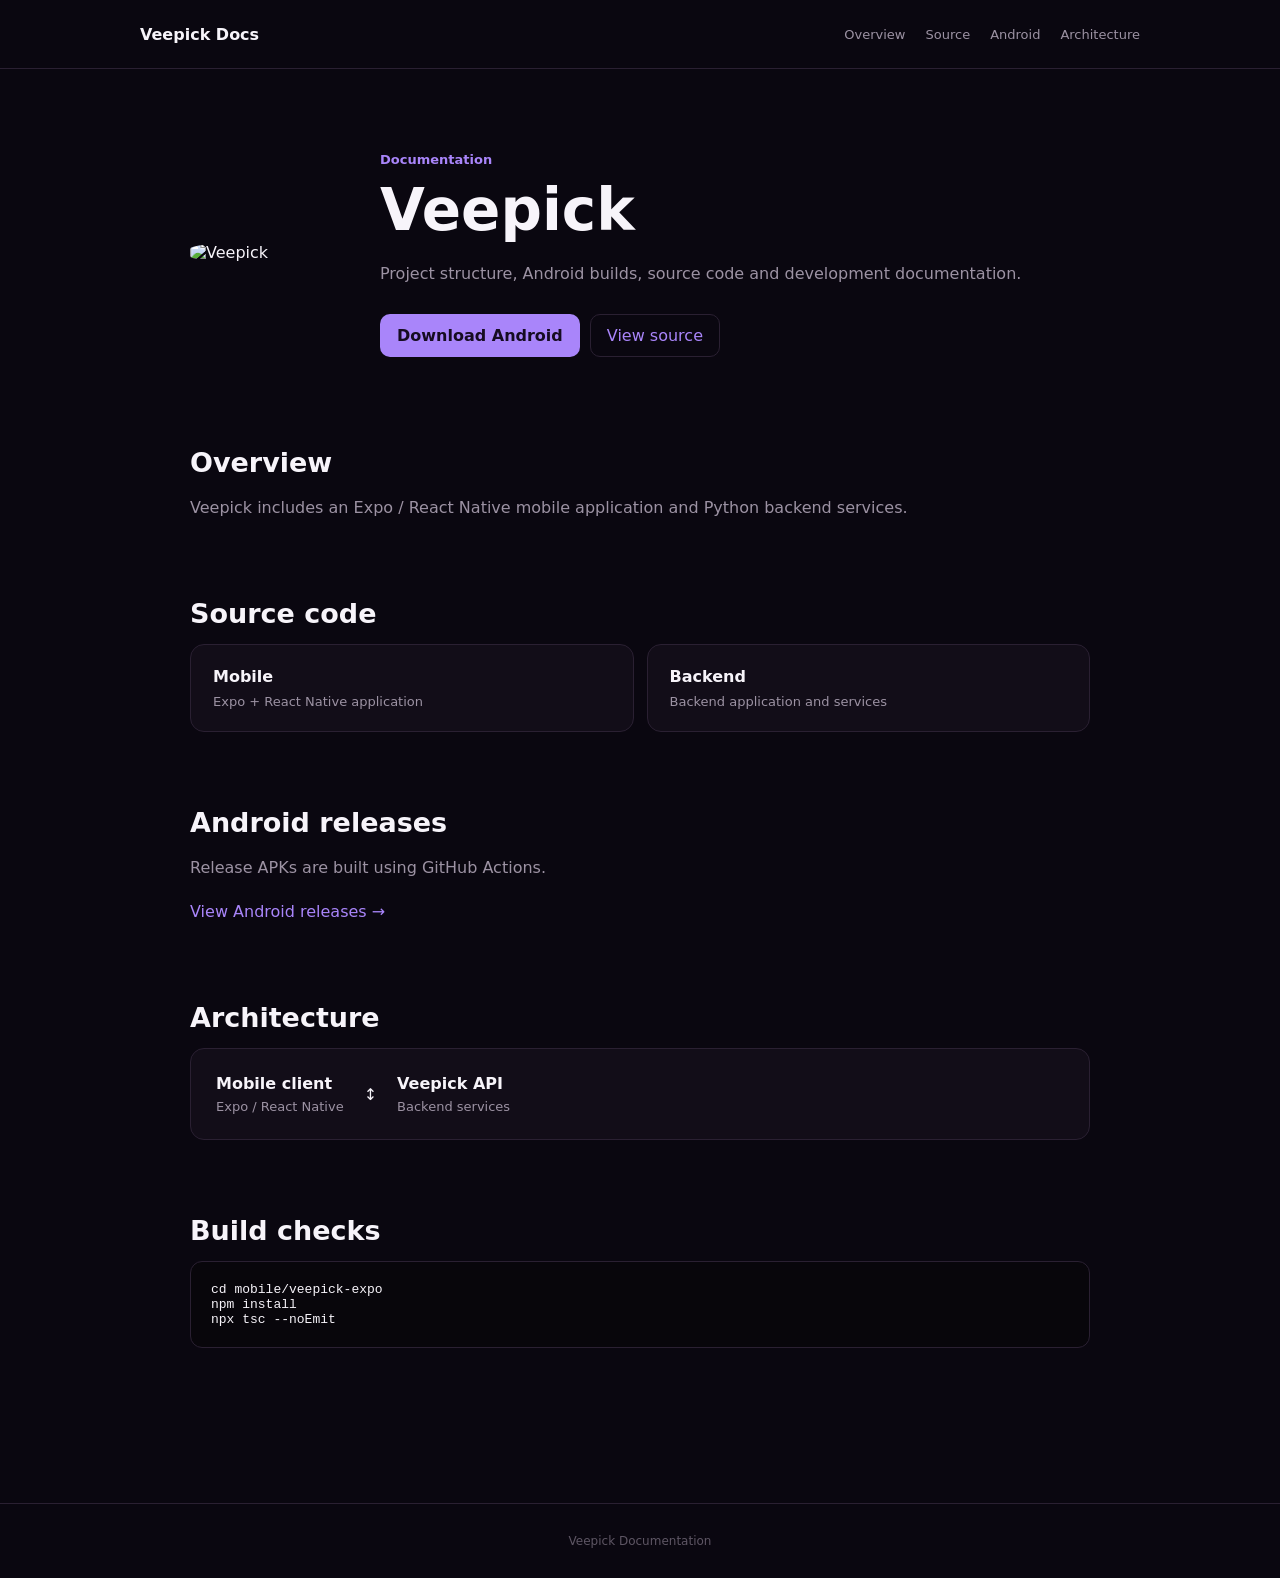
==== index.html @ 1c91630f "docs: publish Veepick public documentation" ====
<!doctype html>
<html lang="en"><head><meta charset="utf-8"><meta name="viewport" content="width=device-width,initial-scale=1"><title>Veepick Documentation</title><meta name="description" content="Veepick project documentation."><link rel="stylesheet" href="./styles.css"></head>
<body>
<header><div class="nav"><strong>Veepick Docs</strong><nav><a href="#overview">Overview</a><a href="#source">Source</a><a href="#android">Android</a><a href="#architecture">Architecture</a></nav></div></header>
<main>
<section class="hero"><img src="https://veepick.com/download/assets/veepick-icon.png" alt="Veepick"><div><span class="eyebrow">Documentation</span><h1>Veepick</h1><p>Project structure, Android builds, source code and development documentation.</p><div class="actions"><a class="primary" href="https://veepick.com/download/">Download Android</a><a href="https://github.com/raoofhassan0-web/Veepick">View source</a></div></div></section>
<section id="overview"><h2>Overview</h2><p>Veepick includes an Expo / React Native mobile application and Python backend services.</p></section>
<section id="source"><h2>Source code</h2><div class="grid"><a class="card" href="https://github.com/raoofhassan0-web/Veepick/tree/main/mobile/veepick-expo"><strong>Mobile</strong><span>Expo + React Native application</span></a><a class="card" href="https://github.com/raoofhassan0-web/Veepick/tree/main/backend"><strong>Backend</strong><span>Backend application and services</span></a></div></section>
<section id="android"><h2>Android releases</h2><p>Release APKs are built using GitHub Actions.</p><p><a href="https://veepick.com/download/">View Android releases →</a></p></section>
<section id="architecture"><h2>Architecture</h2><div class="architecture"><div><strong>Mobile client</strong><span>Expo / React Native</span></div><div class="arrow">↕</div><div><strong>Veepick API</strong><span>Backend services</span></div></div></section>
<section><h2>Build checks</h2><pre><code>cd mobile/veepick-expo
npm install
npx tsc --noEmit</code></pre></section>
</main><footer>Veepick Documentation</footer></body></html>
---- styles.css ----
*{box-sizing:border-box}:root{color-scheme:dark;--bg:#0a0710;--surface:#120d18;--line:#2a2032;--text:#f7f4fa;--muted:#9c92a3;--accent:#a985fa}body{margin:0;font-family:system-ui,-apple-system,BlinkMacSystemFont,"Segoe UI",Arial,sans-serif;background:var(--bg);color:var(--text)}header{border-bottom:1px solid var(--line)}.nav{width:min(calc(100% - 40px),1000px);min-height:68px;margin:auto;display:flex;align-items:center;justify-content:space-between;gap:20px}nav{display:flex;gap:20px}a{color:var(--accent);text-decoration:none}nav a{color:var(--muted);font-size:13px}main{width:min(calc(100% - 40px),900px);margin:auto;padding:80px 0}.hero{display:grid;grid-template-columns:150px 1fr;align-items:center;gap:40px;margin-bottom:90px}.hero img{width:150px;border-radius:31%}.eyebrow{color:var(--accent);font-size:13px;font-weight:800}h1{margin:8px 0 14px;font-size:58px}h2{margin:0 0 15px;font-size:27px}p{color:var(--muted);line-height:1.8}.actions{display:flex;gap:10px;margin-top:25px}.actions a{padding:11px 16px;border:1px solid var(--line);border-radius:10px}.actions .primary{color:#160c21;background:var(--accent);border-color:transparent;font-weight:800}section{margin:0 0 75px}.grid{display:grid;grid-template-columns:repeat(2,1fr);gap:13px}.card{padding:22px;display:flex;flex-direction:column;gap:8px;border:1px solid var(--line);border-radius:14px;background:var(--surface)}.card strong{color:var(--text)}.card span{color:var(--muted);font-size:13px}.architecture{display:flex;align-items:center;gap:20px;padding:25px;border:1px solid var(--line);border-radius:14px;background:var(--surface)}.architecture div:not(.arrow){display:flex;flex-direction:column;gap:6px}.architecture span{color:var(--muted);font-size:13px}pre{padding:20px;overflow-x:auto;border:1px solid var(--line);border-radius:12px;background:#08060b}footer{padding:30px;text-align:center;border-top:1px solid var(--line);color:#5e5664;font-size:12px}@media(max-width:650px){.nav{align-items:flex-start;flex-direction:column;padding:18px 0}nav{flex-wrap:wrap}main{padding-top:55px}.hero{display:block;text-align:center}.hero img{width:110px}h1{font-size:43px}.actions{justify-content:center}.grid{grid-template-columns:1fr}}
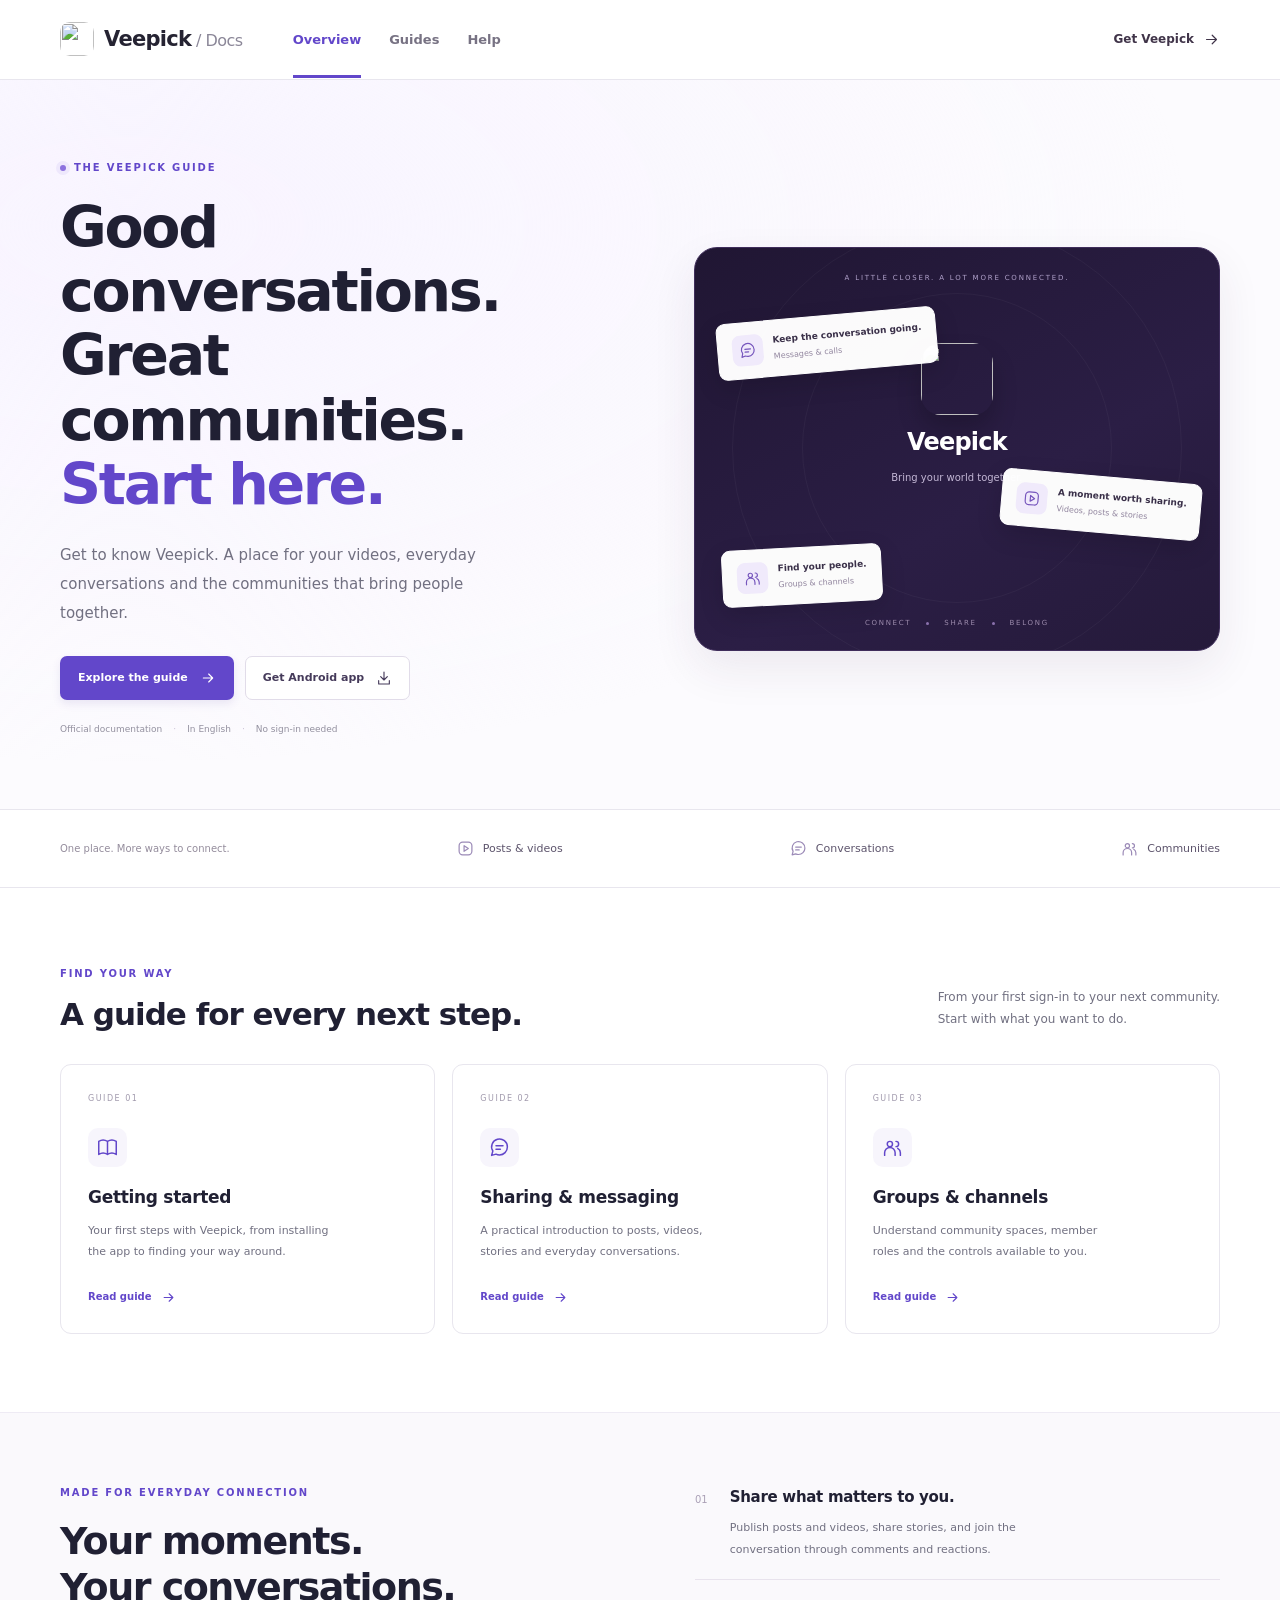
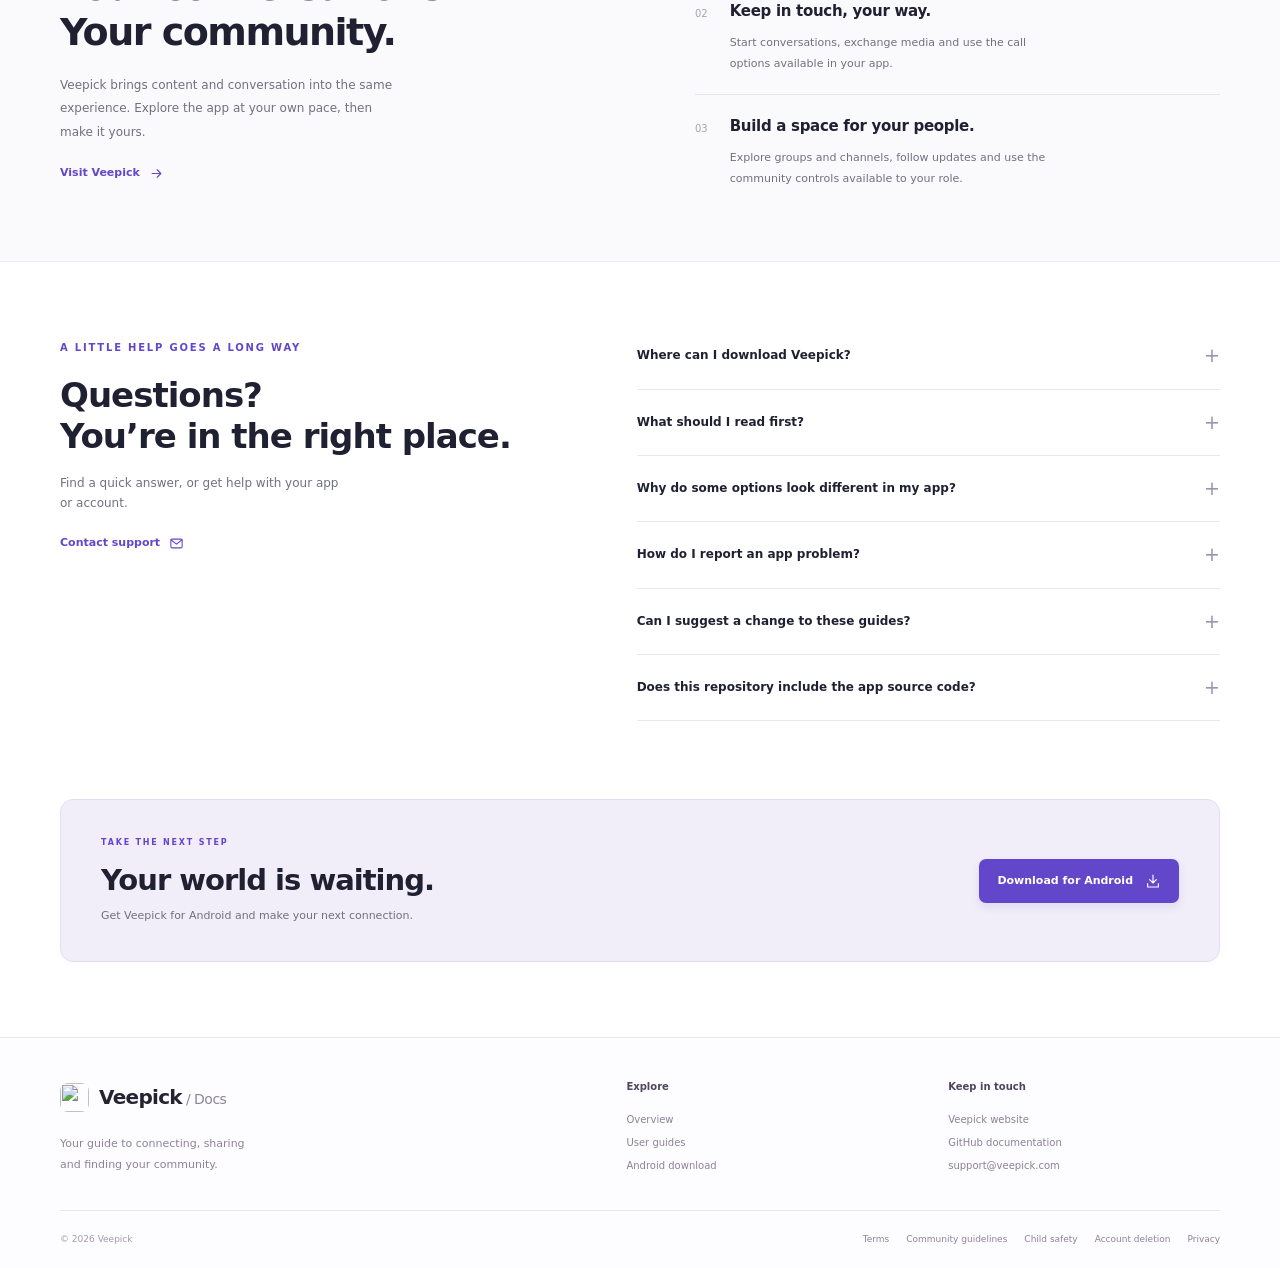
==== commit 43155260: "docs: redesign public guides and documentation website" ====
--- a/index.html
+++ b/index.html
@@ -1,14 +1,7 @@
 <!doctype html>
-<html lang="en"><head><meta charset="utf-8"><meta name="viewport" content="width=device-width,initial-scale=1"><title>Veepick Documentation</title><meta name="description" content="Veepick project documentation."><link rel="stylesheet" href="./styles.css"></head>
-<body>
-<header><div class="nav"><strong>Veepick Docs</strong><nav><a href="#overview">Overview</a><a href="#source">Source</a><a href="#android">Android</a><a href="#architecture">Architecture</a></nav></div></header>
-<main>
-<section class="hero"><img src="https://veepick.com/download/assets/veepick-icon.png" alt="Veepick"><div><span class="eyebrow">Documentation</span><h1>Veepick</h1><p>Project structure, Android builds, source code and development documentation.</p><div class="actions"><a class="primary" href="https://veepick.com/download/">Download Android</a><a href="https://github.com/raoofhassan0-web/Veepick">View source</a></div></div></section>
-<section id="overview"><h2>Overview</h2><p>Veepick includes an Expo / React Native mobile application and Python backend services.</p></section>
-<section id="source"><h2>Source code</h2><div class="grid"><a class="card" href="https://github.com/raoofhassan0-web/Veepick/tree/main/mobile/veepick-expo"><strong>Mobile</strong><span>Expo + React Native application</span></a><a class="card" href="https://github.com/raoofhassan0-web/Veepick/tree/main/backend"><strong>Backend</strong><span>Backend application and services</span></a></div></section>
-<section id="android"><h2>Android releases</h2><p>Release APKs are built using GitHub Actions.</p><p><a href="https://veepick.com/download/">View Android releases →</a></p></section>
-<section id="architecture"><h2>Architecture</h2><div class="architecture"><div><strong>Mobile client</strong><span>Expo / React Native</span></div><div class="arrow">↕</div><div><strong>Veepick API</strong><span>Backend services</span></div></div></section>
-<section><h2>Build checks</h2><pre><code>cd mobile/veepick-expo
-npm install
-npx tsc --noEmit</code></pre></section>
-</main><footer>Veepick Documentation</footer></body></html>
+<html lang="en"><head><meta charset="utf-8"><meta name="viewport" content="width=device-width,initial-scale=1"><meta name="color-scheme" content="light"><meta name="theme-color" content="#ffffff"><title>Documentation | Veepick</title><meta name="description" content="The official public guide to Veepick. Get started on Android, explore sharing and messaging, and learn about groups and channels."><meta property="og:title" content="Documentation | Veepick"><meta property="og:description" content="The official public guide to Veepick. Get started on Android, explore sharing and messaging, and learn about groups and channels."><meta property="og:type" content="website"><meta property="og:url" content="https://raoofhassan0-web.github.io/Veepick-docs/"><meta property="og:image" content="https://veepick.com/download/assets/veepick-icon.png"><link rel="canonical" href="https://raoofhassan0-web.github.io/Veepick-docs/"><link rel="icon" href="https://veepick.com/download/assets/veepick-icon.png"><link rel="stylesheet" href="styles.css"></head><body id="top"><a class="skip" href="#main">Skip to content</a><header class="site-header"><div class="container header-inner"><a class="brand" href="index.html"><img src="https://veepick.com/download/assets/veepick-icon.png" alt="" width="34" height="34"><span>Veepick<span class="brand-note"> / Docs</span></span></a><nav aria-label="Main navigation"><a href="index.html" aria-current="page">Overview</a><a href="index.html#guides">Guides</a><a href="index.html#help">Help</a></nav><a class="header-download" href="https://veepick.com/download/">Get Veepick <svg viewBox="0 0 24 24" fill="none" stroke="currentColor" stroke-width="1.7" stroke-linecap="round" stroke-linejoin="round" aria-hidden="true"><path d="M5 12h14m-6-6 6 6-6 6"/></svg></a></div></header><main id="main"><section class="hero"><div class="container hero-grid"><div class="hero-copy"><div class="eyebrow"><span class="status-dot"></span> THE VEEPICK GUIDE</div><h1>Good conversations.<br>Great communities.<br><span>Start here.</span></h1><p>Get to know Veepick. A place for your videos, everyday conversations and the communities that bring people together.</p><div class="hero-actions"><a class="button primary" href="guides/getting-started.html">Explore the guide <svg viewBox="0 0 24 24" fill="none" stroke="currentColor" stroke-width="1.7" stroke-linecap="round" stroke-linejoin="round" aria-hidden="true"><path d="M5 12h14m-6-6 6 6-6 6"/></svg></a><a class="button secondary" href="https://veepick.com/download/">Get Android app <svg viewBox="0 0 24 24" fill="none" stroke="currentColor" stroke-width="1.7" stroke-linecap="round" stroke-linejoin="round" aria-hidden="true"><path d="M12 3v12m-5-5 5 5 5-5M4 16v5h16v-5"/></svg></a></div><div class="hero-note">Official documentation <span>·</span> In English <span>·</span> No sign-in needed</div></div><div class="hero-visual" aria-hidden="true"><div class="orbit orbit-one"></div><div class="orbit orbit-two"></div><div class="visual-label">A LITTLE CLOSER. A LOT MORE CONNECTED.</div><div class="visual-core"><img src="https://veepick.com/download/assets/veepick-icon.png" alt="" width="72" height="72"><strong>Veepick</strong><span>Bring your world together.</span></div><div class="float-card float-chat"><span class="float-icon"><svg viewBox="0 0 24 24" fill="none" stroke="currentColor" stroke-width="1.7" stroke-linecap="round" stroke-linejoin="round" aria-hidden="true"><path d="M21 11.5a9 9 0 0 1-9 9 9 9 0 0 1-4-.9L3 21l1.4-5a9 9 0 1 1 16.6-4.5Z"/><path d="M8 10h8M8 14h5"/></svg></span><div><strong>Keep the conversation going.</strong><span>Messages & calls</span></div></div><div class="float-card float-video"><span class="float-icon"><svg viewBox="0 0 24 24" fill="none" stroke="currentColor" stroke-width="1.7" stroke-linecap="round" stroke-linejoin="round" aria-hidden="true"><rect x="3" y="3" width="18" height="18" rx="5"/><path d="m10 8 6 4-6 4Z"/></svg></span><div><strong>A moment worth sharing.</strong><span>Videos, posts & stories</span></div></div><div class="float-card float-community"><span class="float-icon"><svg viewBox="0 0 24 24" fill="none" stroke="currentColor" stroke-width="1.7" stroke-linecap="round" stroke-linejoin="round" aria-hidden="true"><circle cx="9" cy="8" r="3"/><path d="M3 21v-3a6 6 0 0 1 12 0v3M16 5a3 3 0 0 1 0 6M21 21v-3a6 6 0 0 0-3-5"/></svg></span><div><strong>Find your people.</strong><span>Groups & channels</span></div></div><div class="visual-bottom">CONNECT <i></i> SHARE <i></i> BELONG</div></div></div></section>
+<div class="feature-strip"><div class="container"><span>One place. More ways to connect.</span><div><svg viewBox="0 0 24 24" fill="none" stroke="currentColor" stroke-width="1.7" stroke-linecap="round" stroke-linejoin="round" aria-hidden="true"><rect x="3" y="3" width="18" height="18" rx="5"/><path d="m10 8 6 4-6 4Z"/></svg> Posts & videos</div><div><svg viewBox="0 0 24 24" fill="none" stroke="currentColor" stroke-width="1.7" stroke-linecap="round" stroke-linejoin="round" aria-hidden="true"><path d="M21 11.5a9 9 0 0 1-9 9 9 9 0 0 1-4-.9L3 21l1.4-5a9 9 0 1 1 16.6-4.5Z"/><path d="M8 10h8M8 14h5"/></svg> Conversations</div><div><svg viewBox="0 0 24 24" fill="none" stroke="currentColor" stroke-width="1.7" stroke-linecap="round" stroke-linejoin="round" aria-hidden="true"><circle cx="9" cy="8" r="3"/><path d="M3 21v-3a6 6 0 0 1 12 0v3M16 5a3 3 0 0 1 0 6M21 21v-3a6 6 0 0 0-3-5"/></svg> Communities</div></div></div>
+<section class="section container" id="guides"><div class="section-top"><div><span class="eyebrow">FIND YOUR WAY</span><h2>A guide for every next step.</h2></div><p>From your first sign-in to your next community.<br>Start with what you want to do.</p></div><div class="guide-grid"><a class="guide-card" href="guides/getting-started.html"><span class="guide-no">GUIDE 01</span><span class="guide-icon"><svg viewBox="0 0 24 24" fill="none" stroke="currentColor" stroke-width="1.7" stroke-linecap="round" stroke-linejoin="round" aria-hidden="true"><path d="M12 5c-3-2-7-2-10 0v15c3-2 7-2 10 0 3-2 7-2 10 0V5c-3-2-7-2-10 0Zm0 0v15"/></svg></span><h3>Getting started</h3><p>Your first steps with Veepick, from installing the app to finding your way around.</p><span class="read">Read guide <svg viewBox="0 0 24 24" fill="none" stroke="currentColor" stroke-width="1.7" stroke-linecap="round" stroke-linejoin="round" aria-hidden="true"><path d="M5 12h14m-6-6 6 6-6 6"/></svg></span></a><a class="guide-card" href="guides/sharing-and-messaging.html"><span class="guide-no">GUIDE 02</span><span class="guide-icon"><svg viewBox="0 0 24 24" fill="none" stroke="currentColor" stroke-width="1.7" stroke-linecap="round" stroke-linejoin="round" aria-hidden="true"><path d="M21 11.5a9 9 0 0 1-9 9 9 9 0 0 1-4-.9L3 21l1.4-5a9 9 0 1 1 16.6-4.5Z"/><path d="M8 10h8M8 14h5"/></svg></span><h3>Sharing & messaging</h3><p>A practical introduction to posts, videos, stories and everyday conversations.</p><span class="read">Read guide <svg viewBox="0 0 24 24" fill="none" stroke="currentColor" stroke-width="1.7" stroke-linecap="round" stroke-linejoin="round" aria-hidden="true"><path d="M5 12h14m-6-6 6 6-6 6"/></svg></span></a><a class="guide-card" href="guides/communities.html"><span class="guide-no">GUIDE 03</span><span class="guide-icon"><svg viewBox="0 0 24 24" fill="none" stroke="currentColor" stroke-width="1.7" stroke-linecap="round" stroke-linejoin="round" aria-hidden="true"><circle cx="9" cy="8" r="3"/><path d="M3 21v-3a6 6 0 0 1 12 0v3M16 5a3 3 0 0 1 0 6M21 21v-3a6 6 0 0 0-3-5"/></svg></span><h3>Groups & channels</h3><p>Understand community spaces, member roles and the controls available to you.</p><span class="read">Read guide <svg viewBox="0 0 24 24" fill="none" stroke="currentColor" stroke-width="1.7" stroke-linecap="round" stroke-linejoin="round" aria-hidden="true"><path d="M5 12h14m-6-6 6 6-6 6"/></svg></span></a></div></section>
+<section class="overview-section"><div class="container overview-grid"><div><span class="eyebrow">MADE FOR EVERYDAY CONNECTION</span><h2>Your moments.<br>Your conversations.<br>Your community.</h2><p>Veepick brings content and conversation into the same experience. Explore the app at your own pace, then make it yours.</p><a class="text-link" href="https://veepick.com/">Visit Veepick <svg viewBox="0 0 24 24" fill="none" stroke="currentColor" stroke-width="1.7" stroke-linecap="round" stroke-linejoin="round" aria-hidden="true"><path d="M5 12h14m-6-6 6 6-6 6"/></svg></a></div><div class="feature-list"><article><span>01</span><div><h3>Share what matters to you.</h3><p>Publish posts and videos, share stories, and join the conversation through comments and reactions.</p></div></article><article><span>02</span><div><h3>Keep in touch, your way.</h3><p>Start conversations, exchange media and use the call options available in your app.</p></div></article><article><span>03</span><div><h3>Build a space for your people.</h3><p>Explore groups and channels, follow updates and use the community controls available to your role.</p></div></article></div></div></section>
+<section class="section container" id="help"><div class="help-grid"><div><span class="eyebrow">A LITTLE HELP GOES A LONG WAY</span><h2>Questions?<br>You’re in the right place.</h2><p>Find a quick answer, or get help with your app or account.</p><a class="text-link" href="mailto:support@veepick.com">Contact support <svg viewBox="0 0 24 24" fill="none" stroke="currentColor" stroke-width="1.7" stroke-linecap="round" stroke-linejoin="round" aria-hidden="true"><rect x="3" y="5" width="18" height="14" rx="2"/><path d="m3 6 9 7 9-7"/></svg></a></div><div class="faq"><details><summary>Where can I download Veepick?</summary><p>Use the <a href="https://veepick.com/download/">official Android download page</a> for the available download and installation information.</p></details><details><summary>What should I read first?</summary><p>Start with <a href="guides/getting-started.html">Getting started</a>. It covers installation, your account, your profile and finding your way around.</p></details><details><summary>Why do some options look different in my app?</summary><p>Features and labels may vary by app version, device, account and community permissions. Follow the controls shown in your installed version.</p></details><details><summary>How do I report an app problem?</summary><p>Use in-app support or email <a href="mailto:support@veepick.com">support@veepick.com</a>. Include your app version, device, what happened and the steps leading to it. Hide private information in screenshots.</p></details><details><summary>Can I suggest a change to these guides?</summary><p>Yes. <a href="https://github.com/raoofhassan0-web/Veepick-docs/issues">Open a documentation issue on GitHub</a> for an unclear explanation, a typo or a missing guide. Send account-specific requests directly to support.</p></details><details><summary>Does this repository include the app source code?</summary><p>This repository publishes Veepick’s public documentation and website. The application source repository is private.</p></details></div></div></section>
+<section class="container download-panel"><div><span class="eyebrow">TAKE THE NEXT STEP</span><h2>Your world is waiting.</h2><p>Get Veepick for Android and make your next connection.</p></div><a class="button primary" href="https://veepick.com/download/">Download for Android <svg viewBox="0 0 24 24" fill="none" stroke="currentColor" stroke-width="1.7" stroke-linecap="round" stroke-linejoin="round" aria-hidden="true"><path d="M12 3v12m-5-5 5 5 5-5M4 16v5h16v-5"/></svg></a></section></main><footer class="site-footer"><div class="container"><div class="footer-grid"><div><a class="brand" href="index.html"><img src="https://veepick.com/download/assets/veepick-icon.png" alt="" width="34" height="34"><span>Veepick<span class="brand-note"> / Docs</span></span></a><p>Your guide to connecting, sharing<br>and finding your community.</p></div><div><h2>Explore</h2><a href="index.html">Overview</a><a href="index.html#guides">User guides</a><a href="https://veepick.com/download/">Android download</a></div><div><h2>Keep in touch</h2><a href="https://veepick.com/">Veepick website</a><a href="https://github.com/raoofhassan0-web/Veepick-docs">GitHub documentation</a><a href="mailto:support@veepick.com">support@veepick.com</a></div></div><div class="footer-bottom"><span>© 2026 Veepick</span><nav aria-label="Policies"><a href="https://veepick.com/terms/?lang=en">Terms</a><a href="https://veepick.com/community-guidelines/?lang=en">Community guidelines</a><a href="https://veepick.com/child-safety/?lang=en">Child safety</a><a href="https://veepick.com/delete-account/?lang=en">Account deletion</a><a href="https://veepick.com/privacy/?lang=en">Privacy</a></nav></div></div></footer></body></html>
--- a/styles.css
+++ b/styles.css
@@ -1 +1,2 @@
-*{box-sizing:border-box}:root{color-scheme:dark;--bg:#0a0710;--surface:#120d18;--line:#2a2032;--text:#f7f4fa;--muted:#9c92a3;--accent:#a985fa}body{margin:0;font-family:system-ui,-apple-system,BlinkMacSystemFont,"Segoe UI",Arial,sans-serif;background:var(--bg);color:var(--text)}header{border-bottom:1px solid var(--line)}.nav{width:min(calc(100% - 40px),1000px);min-height:68px;margin:auto;display:flex;align-items:center;justify-content:space-between;gap:20px}nav{display:flex;gap:20px}a{color:var(--accent);text-decoration:none}nav a{color:var(--muted);font-size:13px}main{width:min(calc(100% - 40px),900px);margin:auto;padding:80px 0}.hero{display:grid;grid-template-columns:150px 1fr;align-items:center;gap:40px;margin-bottom:90px}.hero img{width:150px;border-radius:31%}.eyebrow{color:var(--accent);font-size:13px;font-weight:800}h1{margin:8px 0 14px;font-size:58px}h2{margin:0 0 15px;font-size:27px}p{color:var(--muted);line-height:1.8}.actions{display:flex;gap:10px;margin-top:25px}.actions a{padding:11px 16px;border:1px solid var(--line);border-radius:10px}.actions .primary{color:#160c21;background:var(--accent);border-color:transparent;font-weight:800}section{margin:0 0 75px}.grid{display:grid;grid-template-columns:repeat(2,1fr);gap:13px}.card{padding:22px;display:flex;flex-direction:column;gap:8px;border:1px solid var(--line);border-radius:14px;background:var(--surface)}.card strong{color:var(--text)}.card span{color:var(--muted);font-size:13px}.architecture{display:flex;align-items:center;gap:20px;padding:25px;border:1px solid var(--line);border-radius:14px;background:var(--surface)}.architecture div:not(.arrow){display:flex;flex-direction:column;gap:6px}.architecture span{color:var(--muted);font-size:13px}pre{padding:20px;overflow-x:auto;border:1px solid var(--line);border-radius:12px;background:#08060b}footer{padding:30px;text-align:center;border-top:1px solid var(--line);color:#5e5664;font-size:12px}@media(max-width:650px){.nav{align-items:flex-start;flex-direction:column;padding:18px 0}nav{flex-wrap:wrap}main{padding-top:55px}.hero{display:block;text-align:center}.hero img{width:110px}h1{font-size:43px}.actions{justify-content:center}.grid{grid-template-columns:1fr}}
+:root{font-family:Inter,ui-sans-serif,system-ui,-apple-system,BlinkMacSystemFont,"Segoe UI",sans-serif;color:#202033;background:#fff;--purple:#6247ca;--purple-dark:#49339d;--muted:#717081;--line:#e8e6ee;--soft:#f7f5fc;line-height:1.65;font-synthesis:none;color-scheme:light}*{box-sizing:border-box}html{scroll-behavior:smooth;scroll-padding-top:100px}body{margin:0}a{color:var(--purple);text-underline-offset:4px}button,input{font:inherit}a:focus-visible,summary:focus-visible{outline:3px solid #9c87e1;outline-offset:5px;border-radius:3px}svg{width:21px;height:21px;flex:none}.container{width:min(1160px,calc(100% - 80px));margin-inline:auto}.skip{position:fixed;left:20px;top:-100px;z-index:40;background:white;padding:12px}.skip:focus{top:10px}.site-header{position:sticky;top:0;z-index:20;border-bottom:1px solid var(--line);background:#fffffff5;backdrop-filter:blur(14px)}.header-inner{min-height:79px;display:flex;align-items:center;gap:50px}.brand{display:inline-flex;align-items:center;gap:10px;text-decoration:none;color:#252332;font-size:21px;letter-spacing:-.7px;font-weight:760;white-space:nowrap}.brand img{border-radius:10px;display:block;object-fit:contain}.brand-note{font-weight:450;font-size:16px;color:#8b8798;letter-spacing:-.5px}.header-inner>nav{display:flex;gap:28px}.header-inner>nav a{font-size:13px;color:#777283;text-decoration:none;font-weight:560;padding:28px 0 25px;border-bottom:3px solid transparent}.header-inner>nav a[aria-current=page]{color:var(--purple);border-color:var(--purple)}.header-download{margin-left:auto;display:flex;align-items:center;gap:9px;font-size:12px;font-weight:650;color:#403449;text-decoration:none}.header-download svg{width:17px}.hero{background:radial-gradient(ellipse at 10% 20%,#f8f4ff,transparent 65%),#fcfbfe;border-bottom:1px solid var(--line)}.hero-grid{display:grid;grid-template-columns:1.1fr 1fr;gap:55px;align-items:center;padding-block:80px 72px}.eyebrow{font-size:10px;font-weight:750;letter-spacing:1.8px;color:var(--purple);display:flex;align-items:center;gap:8px;margin-bottom:18px}.status-dot{width:6px;height:6px;border-radius:50%;background:#8c71de;box-shadow:0 0 0 4px #eee8fc}h1,h2,h3,p{margin-top:0}h1{font-size:clamp(38px,4.5vw,57px);line-height:1.13;letter-spacing:-2.3px;font-weight:720;margin-bottom:24px}h1 span{color:var(--purple)}.hero-copy>p{color:var(--muted);font-size:15px;line-height:1.95;max-width:445px;margin-bottom:28px}.hero-actions{display:flex;gap:11px;flex-wrap:wrap}.button{display:inline-flex;justify-content:center;align-items:center;gap:12px;border:1px solid transparent;border-radius:7px;padding:12px 17px;font-size:11px;font-weight:650;text-decoration:none;transition:transform .15s,background .15s}.button svg{width:16px;height:16px}.button.primary{background:var(--purple);color:#fff;box-shadow:0 4px 8px #51369b1a}.button.primary:hover{background:var(--purple-dark);transform:translateY(-1px)}.button.secondary{background:#fff;border-color:#e1dce9;color:#453a5a}.button.secondary:hover{background:#f7f4fc}.hero-note{display:flex;gap:11px;font-size:9px;color:#93909f;margin-top:22px;align-items:center}.hero-note span{color:#c9c1d4}.hero-visual{min-height:404px;background:linear-gradient(150deg,#201633,#2b1e45 60%,#251a3a);border:1px solid #3f2d5b;border-radius:23px;position:relative;overflow:hidden;box-shadow:0 18px 45px #38244915;color:white}.orbit{position:absolute;border:1px solid #ffffff0a;border-radius:50%;width:310px;height:310px;top:45px;left:calc(50% - 155px)}.orbit-two{width:450px;height:450px;left:calc(50% - 225px);top:-25px}.visual-label{text-align:center;font-size:7px;color:#b1a2cb;letter-spacing:1.8px;position:relative;padding-top:25px}.visual-core{position:absolute;top:95px;left:0;right:0;display:flex;align-items:center;flex-direction:column;gap:8px}.visual-core img{border-radius:20px;box-shadow:0 14px 25px #0003}.visual-core strong{font-size:24px;letter-spacing:-.8px}.visual-core>span{font-size:10px;color:#c3b7d5}.float-card{position:absolute;background:#fffffffa;border:1px solid white;box-shadow:0 9px 25px #0002;border-radius:9px;padding:12px 14px;display:flex;gap:10px;align-items:center;color:#3a3049}.float-card strong{display:block;font-size:9px;font-weight:650;white-space:nowrap}.float-card div>span{display:block;font-size:8px;color:#92869f;margin-top:2px}.float-icon{background:#f0eafb;color:#7757bd;width:31px;height:31px;border-radius:8px;display:grid;place-items:center}.float-icon svg{width:17px;height:17px}.float-chat{top:67px;left:22px;transform:rotate(-5deg)}.float-video{right:18px;top:228px;transform:rotate(5deg)}.float-community{bottom:46px;left:27px;transform:rotate(-3deg)}.visual-bottom{position:absolute;bottom:20px;left:0;right:0;text-align:center;font-size:7px;letter-spacing:1.7px;color:#9c8bac;display:flex;justify-content:center;align-items:center;gap:15px}.visual-bottom i{width:3px;height:3px;background:#8b72ad;border-radius:50%}.feature-strip{border-bottom:1px solid var(--line)}.feature-strip>.container{display:flex;align-items:center;justify-content:space-between;gap:25px;min-height:77px;font-size:11px;color:#81778a}.feature-strip>.container>span{color:#948c9c;font-size:10px}.feature-strip .container>div{display:flex;align-items:center;gap:9px;color:#5d546c}.feature-strip svg{width:17px;height:17px;color:#9b8ab7}.section{padding-block:78px}.section-top{display:flex;justify-content:space-between;gap:35px;align-items:flex-end;margin-bottom:30px}.section-top .eyebrow{margin-bottom:12px}h2{font-size:31px;line-height:1.25;font-weight:650;letter-spacing:-1px;margin-bottom:18px}.section-top h2{margin:0}.section-top>p{font-size:12px;line-height:1.85;color:var(--muted);margin:0 0 3px}.guide-grid{display:grid;grid-template-columns:repeat(3,minmax(0,1fr));gap:17px}.guide-card{border:1px solid var(--line);border-radius:11px;padding:27px;min-height:270px;display:flex;flex-direction:column;color:inherit;text-decoration:none;transition:background .16s,border-color .16s}.guide-card:hover{background:#fcfaff;border-color:#cfc2ed}.guide-no{font-size:8px;letter-spacing:1.5px;color:#a099ac;margin-bottom:23px}.guide-icon{background:var(--soft);color:var(--purple);width:39px;height:39px;display:grid;place-items:center;border-radius:10px;margin-bottom:16px}.guide-card h3{font-size:17px;letter-spacing:-.3px;margin-bottom:10px;font-weight:650}.guide-card p{font-size:11px;line-height:1.9;color:var(--muted);margin-bottom:23px;max-width:250px}.read{display:flex;align-items:center;gap:9px;font-size:10px;color:var(--purple);font-weight:650;margin-top:auto}.read svg{width:15px;height:15px}.overview-section{background:#faf9fc;border-block:1px solid #eeebf4;padding-block:72px}.overview-grid{display:grid;grid-template-columns:1fr 1fr;gap:110px}.overview-grid h2{font-size:38px;line-height:1.2;letter-spacing:-1.5px}.overview-grid>div>p{color:var(--muted);font-size:12px;line-height:1.95;max-width:335px}.text-link{display:inline-flex;align-items:center;gap:9px;font-size:11px;font-weight:650;text-decoration:none;margin-top:8px}.text-link:hover{text-decoration:underline}.text-link svg{width:15px;height:15px}.feature-list article{display:flex;gap:22px;padding:19px 0;border-bottom:1px solid #e8e3ed}.feature-list article:first-child{padding-top:0}.feature-list article:last-child{border:0;padding-bottom:0}.feature-list article>span{font-size:10px;color:#aaa0b6;line-height:30px;font-variant-numeric:tabular-nums}.feature-list h3{font-size:15px;font-weight:650;letter-spacing:-.3px;margin-bottom:8px}.feature-list p{font-size:11px;line-height:1.95;color:var(--muted);margin:0;max-width:330px}.help-grid{display:grid;grid-template-columns:1fr 1.25fr;gap:110px}.help-grid h2{font-size:34px;line-height:1.2}.help-grid>div>p{font-size:12px;color:var(--muted);max-width:290px}.faq details{padding:17px 0;border-bottom:1px solid var(--line)}.faq details:first-child{padding-top:0}.faq summary{font-size:12px;font-weight:600;cursor:pointer;list-style:none;display:flex;align-items:center;justify-content:space-between;gap:15px}.faq summary:after{content:'+';font-size:19px;color:#9e92ae;font-weight:350}.faq summary::-webkit-details-marker{display:none}.faq details[open] summary:after{content:'−'}.faq p{font-size:11px;color:var(--muted);line-height:1.95;margin:13px 0 0}.download-panel{background:#f1edf9;border:1px solid #e5ddf1;border-radius:13px;padding:36px 40px;display:flex;align-items:center;justify-content:space-between;gap:35px;margin-bottom:75px}.download-panel .eyebrow{font-size:8px;margin-bottom:12px}.download-panel h2{font-size:29px;margin-bottom:9px}.download-panel p{font-size:11px;color:var(--muted);margin:0}.site-footer{border-top:1px solid var(--line);padding:43px 0 22px;background:#fdfcfe}.footer-grid{display:grid;grid-template-columns:1.9fr 1fr 1fr;gap:50px;padding-bottom:33px}.footer-grid .brand{font-size:20px}.footer-grid .brand-note{font-size:14px}.footer-grid .brand img{width:29px;height:29px;border-radius:8px}.footer-grid p{font-size:11px;color:#8c8398;line-height:1.85;margin:14px 0 0}.footer-grid h2{font-size:10px;letter-spacing:0;color:#50455e;margin:0 0 14px}.footer-grid>div>a:not(.brand){display:block;text-decoration:none;color:#8b8296;font-size:10px;line-height:2.3}.footer-grid>div>a:hover{text-decoration:underline}.footer-bottom{border-top:1px solid var(--line);padding-top:21px;display:flex;align-items:center;justify-content:space-between;gap:25px;font-size:9px;color:#a39aaa}.footer-bottom nav{display:flex;gap:17px;flex-wrap:wrap}.footer-bottom a{color:#8d8397;text-decoration:none}.footer-bottom a:hover{text-decoration:underline}.guide-layout{display:grid;grid-template-columns:220px minmax(0,1fr);gap:78px;padding-block:45px 65px}.guide-sidebar{position:sticky;top:109px;align-self:start;font-size:11px}.back-link{font-size:11px;text-decoration:none;display:block;margin-bottom:28px}.side-label{font-size:8px;letter-spacing:1.3px;color:#99909f;margin-bottom:12px;font-weight:650}.guide-sidebar nav{display:flex;flex-direction:column;gap:5px}.guide-sidebar nav a{padding:9px 12px;color:#7b7186;text-decoration:none;border-radius:6px;font-size:11px}.guide-sidebar nav a[aria-current=page]{background:#f1ecfa;color:var(--purple);font-weight:650}.toc-label{border-top:1px solid var(--line);padding-top:23px;margin-top:24px}.guide-sidebar .toc a{font-size:10px;padding:4px 0;border-radius:0}.guide-article{max-width:750px;min-width:0}.breadcrumbs{display:flex;gap:10px;align-items:center;font-size:9px;color:#a096aa;margin-bottom:29px}.breadcrumbs a{color:inherit;text-decoration:none}.guide-article h1{font-size:44px;line-height:1.2;letter-spacing:-1.7px;margin-bottom:17px}.guide-article>.eyebrow{font-size:8px;margin-bottom:13px}.guide-lead{font-size:15px;line-height:1.8;color:var(--muted);max-width:620px}.guide-meta{color:#aaa0b2;font-size:9px;display:flex;gap:13px;padding-bottom:25px;border-bottom:1px solid var(--line);margin-bottom:8px}.guide-section{padding:28px 0;border-bottom:1px solid var(--line);scroll-margin-top:105px}.guide-section h2{font-size:21px;line-height:1.5;letter-spacing:-.5px;margin-bottom:11px;display:flex;gap:17px;align-items:baseline}.guide-section h2>span{font-size:10px;font-weight:500;color:#aa9eb7;letter-spacing:0}.guide-section p{font-size:13px;color:#746a7d;line-height:1.95;margin:0}.guide-help{background:var(--soft);border:1px solid #eae3f4;border-radius:8px;padding:22px 25px;margin-top:28px}.guide-help strong{font-size:13px}.guide-help p{font-size:11px;color:#82738f;margin:8px 0 0}.next-guides{margin-top:31px}.next-guides h2{font-size:16px;letter-spacing:-.2px}.next-guides a{display:flex;justify-content:space-between;gap:15px;font-size:12px;padding:14px 0;border-bottom:1px solid var(--line);text-decoration:none}.next-guides svg{width:17px;height:17px}.mobile-contents{display:none}
+@media(min-width:1400px){.hero-grid{padding-block:95px 85px}}@media(max-width:1050px){.container{width:calc(100% - 48px)}.hero-grid{gap:30px}.hero-visual{min-height:380px}.hero-copy h1{font-size:44px}.float-card{padding:10px}.float-chat{left:13px}.float-video{right:12px}.float-community{left:20px}.float-card strong{font-size:8px}.overview-grid,.help-grid{gap:50px}.guide-layout{gap:40px;grid-template-columns:200px 1fr}.guide-card{padding:23px}}@media(max-width:720px){html{scroll-padding-top:112px}.container{width:calc(100% - 36px)}.header-inner{min-height:65px;gap:15px;flex-wrap:wrap;padding-top:13px}.brand{font-size:21px}.brand-note{font-size:14px}.brand img{width:30px;height:30px;border-radius:8px}.header-inner>nav{order:3;width:100%;gap:25px}.header-inner>nav a{padding:10px 0 11px;font-size:11px}.header-download{font-size:10px;gap:5px}.header-download svg{width:14px}.hero-grid{grid-template-columns:1fr;padding-block:42px;gap:35px}.eyebrow{font-size:8px;letter-spacing:1.5px;margin-bottom:17px}.hero-copy h1{font-size:43px;letter-spacing:-1.9px;line-height:1.12;margin-bottom:21px}.hero-copy>p{font-size:13px;line-height:1.95;max-width:400px;margin-bottom:24px}.button{font-size:10px;padding:11px 14px;gap:8px}.hero-note{font-size:8px;gap:8px;margin-top:19px}.hero-visual{min-height:335px;max-width:460px;width:100%;margin:auto;border-radius:18px}.visual-core{top:78px}.visual-core img{width:62px;height:62px;border-radius:17px}.visual-core strong{font-size:22px}.visual-core>span{font-size:9px}.float-chat{top:51px;left:16px}.float-video{top:205px;right:16px}.float-community{bottom:40px;left:18px}.float-card strong{font-size:8px}.float-card div>span{font-size:7px}.float-icon{width:27px;height:27px}.visual-label{font-size:6px;letter-spacing:1.4px;padding-top:21px}.visual-bottom{font-size:6px;bottom:16px}.feature-strip>.container{min-height:70px;gap:14px;flex-wrap:wrap;padding-block:17px;justify-content:flex-start}.feature-strip>.container>span{width:100%;font-size:9px}.feature-strip .container>div{font-size:9px;gap:6px}.feature-strip svg{width:14px;height:14px}.section{padding-block:43px}.section-top{display:block;margin-bottom:23px}.section-top h2{font-size:27px;letter-spacing:-1.1px}.section-top>p{font-size:11px;margin-top:15px}.guide-grid{grid-template-columns:1fr;gap:12px}.guide-card{padding:23px;min-height:auto;position:relative;padding-left:79px}.guide-no{font-size:7px;margin-bottom:14px}.guide-icon{position:absolute;left:22px;top:24px;width:36px;height:36px}.guide-card h3{font-size:18px;margin-bottom:7px}.guide-card p{font-size:11px;max-width:100%;margin-bottom:16px}.read{font-size:10px}.overview-section{padding-block:43px}.overview-grid,.help-grid{grid-template-columns:1fr;gap:32px}.overview-grid h2{font-size:32px;line-height:1.2;letter-spacing:-1px}.overview-grid>div>p{font-size:12px;max-width:100%}.feature-list article{gap:17px;padding-block:18px}.feature-list p{max-width:100%;font-size:11px}.feature-list h3{font-size:15px}.help-grid h2{font-size:30px}.help-grid>div>p{font-size:12px;max-width:100%}.faq summary{font-size:12px}.faq p{font-size:11px}.download-panel{display:block;padding:27px 25px;margin-bottom:43px}.download-panel h2{font-size:27px}.download-panel .button{margin-top:22px}.footer-grid{grid-template-columns:1fr 1fr;gap:26px;padding-bottom:27px}.footer-grid>div:first-child{grid-column:1/-1}.footer-grid p br{display:none}.footer-grid p{max-width:100%;font-size:11px}.site-footer{padding-top:30px}.footer-grid h2{font-size:11px}.footer-grid>div>a:not(.brand){font-size:10px}.footer-bottom{display:block;font-size:9px}.footer-bottom nav{margin-top:15px;gap:9px 15px;font-size:9px}.guide-layout{display:block;padding-block:25px 43px}.guide-sidebar{display:none}.breadcrumbs{font-size:9px;margin-bottom:25px}.guide-article h1{font-size:35px;letter-spacing:-1.3px}.guide-lead{font-size:13px;line-height:1.9}.guide-meta{font-size:8px;gap:9px;padding-bottom:22px}.guide-section{padding-block:23px;scroll-margin-top:120px}.guide-section h2{font-size:19px;gap:13px}.guide-section p{font-size:12px;line-height:2}.mobile-contents{display:block;border:1px solid var(--line);border-radius:7px;padding:12px 16px;font-size:11px;color:var(--purple);margin-top:22px;background:#fcfafe}.mobile-contents summary{cursor:pointer;font-weight:650}.mobile-contents nav{padding-top:10px;display:flex;flex-direction:column;gap:8px}.mobile-contents a{font-size:10px}.guide-help{padding:20px}.guide-help p{font-size:11px}}@media(prefers-reduced-motion:reduce){html{scroll-behavior:auto}.button,.guide-card{transition:none}}@media print{.site-header,.site-footer,.guide-sidebar,.mobile-contents,.hero-visual,.download-panel,.next-guides,.skip{display:none}.container{width:100%}.guide-layout{display:block;padding:0}.guide-article{max-width:none}.hero{background:white}.hero-grid{display:block;padding:20px 0}.guide-section{break-inside:avoid;padding:15px 0}.guide-section p{font-size:11px}.guide-section h2{font-size:17px}a{color:inherit}.guide-grid{display:block}.guide-card{break-inside:avoid}.feature-strip{display:none}}
